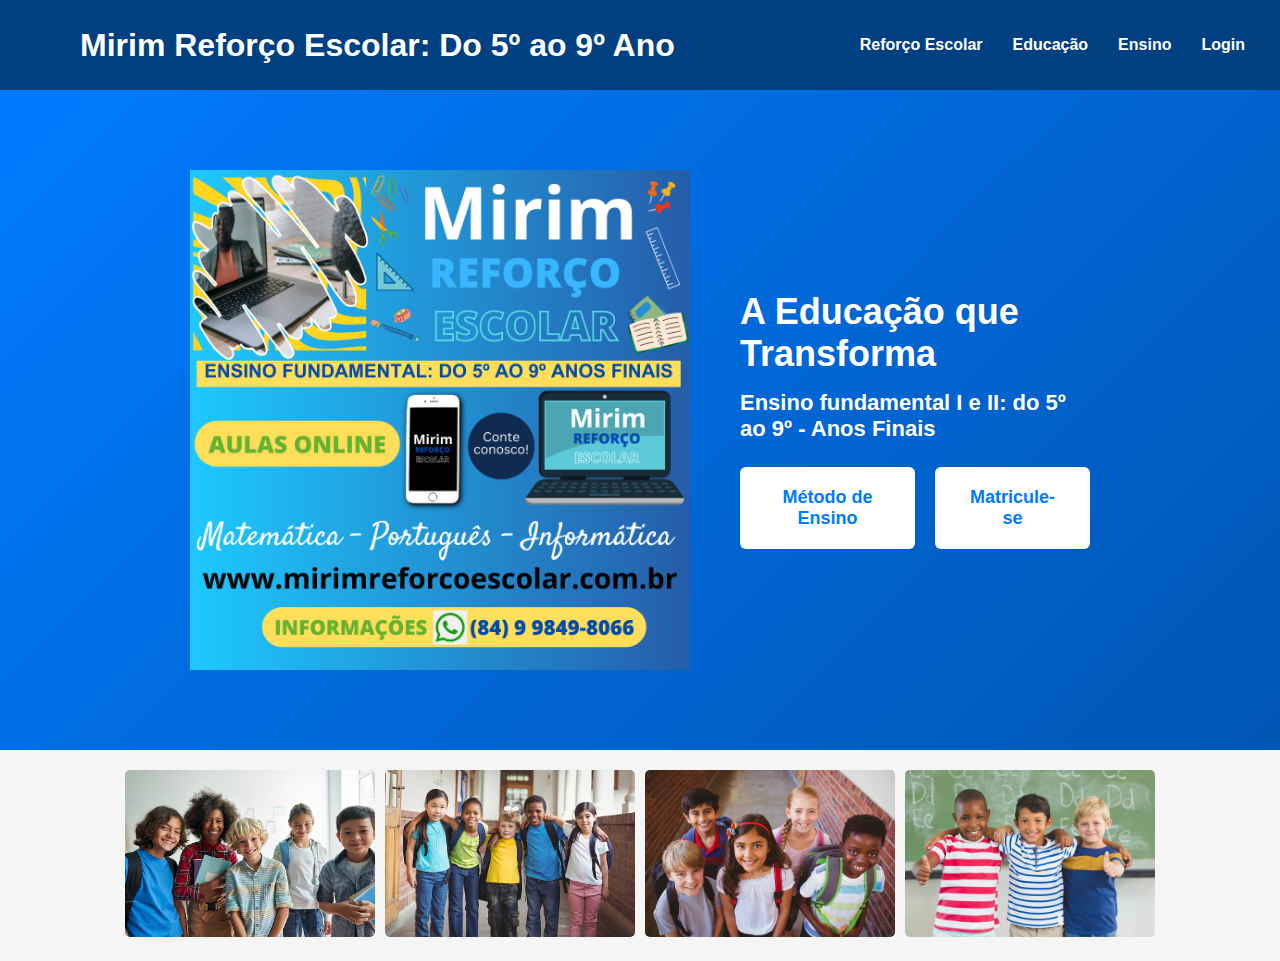
==== index.html @ f6c42fa5 "primeiro atualização" ====
<!DOCTYPE html>
<html lang="pt-BR">
<head>
    <meta charset="UTF-8">
    <meta name="viewport" content="width=device-width, initial-scale=1.0">
    <link rel="stylesheet" href="css/style.css">
    <script src="js/script.js" defer></script>
    <title>Mirim Educação</title>
</head>
<body>
    <!-- Header -->
    <header>
        <div class="logo">
            <div class="logo-img"></div>
            <h1>Mirim Reforço Escolar: Do 5º ao 9º Ano</h1>
        </div>
        <nav>
            <ul>
                <li><a href="#institucional">Reforço Escolar </a></li>
                <li><a href="#educação">Educação </a></li>
                <li><a href="#ensino">Ensino </a></li>
                <li><a href="#login" onclick="showLogin()">Login </a></li>
                <!-- <li><a href="#Cadastro">Cadastro</a></li> -->
            </ul>
        </nav>
    </header>

    <!-- Landing Page -->
    <section id="hero">
        <div class="hero-content">
            <img src="img/logoMirim.png" alt="Logo Mirim" id="logotipo">
            <div class="hero-text">
                <h2>A Educação que Transforma</h2>
                <p>Ensino fundamental I e II: do 5º ao 9º - Anos Finais</p>
                <div class="hero-buttons">
                    <button class="btn-primary">Método de Ensino</button>
                    <button class="btn-primary">Matricule-se</button>
                </div>
            </div>
        </div>
    </section>

    <!-- Login Modal -->
    <div id="loginModal" class="modal">
        <div class="modal-content">
            <span class="close" onclick="closeModal()">&times;</span>
            <h3>Login</h3>
            <form id="loginForm">
                <input type="email" placeholder="E-mail ou CPF" required>
                <input type="password" placeholder="Senha" required>
                <button type="submit">Entrar</button>
            </form>
            <button onclick="showRegister()">Cadastrar-se</button>
        </div>
    </div>

    <!-- Galeria de Imagens -->
    <div class="image-gallery">
        <a href="imagem01.jpeg"><img src="img/imagem01.jpeg" alt="Imagem 1"></a>
        <a href="imagem02.jpeg"><img src="img/imagem02.jpeg" alt="Imagem 2"></a>
        <a href="imagem03.jpeg"><img src="img/imagem03.jpeg" alt="Imagem 3"></a>
        <!-- <a href="imagem04.jpeg"><img src="img/imagem04.jpeg" alt="Imagem 4"></a> -->
        <a href="imagem05.jpeg"><img src="img/imagem05.jpeg" alt="Imagem 5"></a>
    </div>

    <!-- Portal do Responsável -->
    <section id="portal" class="hidden">
        <h2>Portal do Responsável</h2>
        <div class="crud-section">
            <button onclick="openEditModal()">Editar Contato</button>
            <div id="contacts-list"></div>
        </div>
    </section>
</body>
</html>
---- css/style.css ----
/* Reset básico */
* {
    margin: 0;
    padding: 0;
    box-sizing: border-box;
    font-family: Arial, sans-serif;
}

body {
    background-color: #f5f5f5;
    color: #333;
}

/* Header */
header {
    background-color: #004080;
    color: white;
    display: flex;
    justify-content: space-between;
    align-items: center;
    padding: 20px;
}

.logo {
    display: flex;
    align-items: center;
}

.logo-img {
    width: 50px;
    height: 50px;
    background: url('logo-img.png') no-repeat center center;
    background-size: contain;
    border-radius: 50%;
    margin-right: 10px;
}

nav ul {
    list-style: none;
    display: flex;
}

nav ul li {
    margin: 0 15px;
}

nav ul li a {
    color: white;
    text-decoration: none;
    font-weight: bold;
}

/* Hero Section */
#hero {
    padding: 80px 20px;
    background: linear-gradient(135deg, #007bff, #0056b3);
    color: white;
    display: flex;
    justify-content: center;
    align-items: center;
}

/* Ajuste para imagem e texto lado a lado */
.hero-content {
    display: flex;
    align-items: center;
    max-width: 900px;
    gap: 50px;
}

#logotipo {
    width: 500px;
    height: auto;
}

.hero-text {
    max-width: 500px;
}

.hero-text h2 {
    font-size: 36px;
    font-weight: bold;
    margin-bottom: 15px;
}

.hero-text p {
    font-size: 22px;
    font-weight: bold;
    margin-bottom: 25px;
}

.hero-buttons {
    display: flex;
    gap: 20px;
}

/* Responsividade */
@media (max-width: 768px) {
    .hero-content {
        flex-direction: column;
        text-align: center;
    }

    #logotipo {
        width: 120px;
    }
}

/* Botões */
.btn-primary {
    /* padding: 0.5rem 2rem; */
    padding: 20px 35px;
    font-size: 18px;
    border: none;
    border-radius: 6px;
    cursor: pointer;
    background-color: rgb(255, 255, 255);
    color: #007bff;
    font-weight: bold;
    transition: 0.3s;
}

.btn-primary:hover {
    background-color: #e6e6e6;
}

/* Modal */
.modal {
    display: none;
    position: fixed;
    top: 0;
    left: 0;
    width: 100%;
    height: 100%;
    background: rgba(0, 0, 0, 0.5);
    justify-content: center;
    align-items: center;
}

.modal-content {
    background: white;
    padding: 20px;
    border-radius: 10px;
    text-align: center;
    width: 300px;
}

.modal-content input {
    width: 100%;
    margin: 10px 0;
    padding: 8px;
}

.modal-content button {
    width: 100%;
    padding: 10px;
    background: #007bff;
    color: white;
    border: none;
    border-radius: 5px;
    cursor: pointer;
}

.modal-content button:hover {
    background: #0056b3;
}

/* Portal do Responsável */
#portal {
    padding: 20px;
    display: none;
}

.hidden {
    display: none;
}

/* Galeria de Imagens */
.image-gallery {
    display: flex;
    justify-content: center;
    gap: 10px;
    padding: 20px;
}

.image-gallery a img {
    width: 250px;
    height: auto;
    border-radius: 5px;
    transition: transform 0.3s;
}

.image-gallery a img:hover {
    transform: scale(1.1);
}
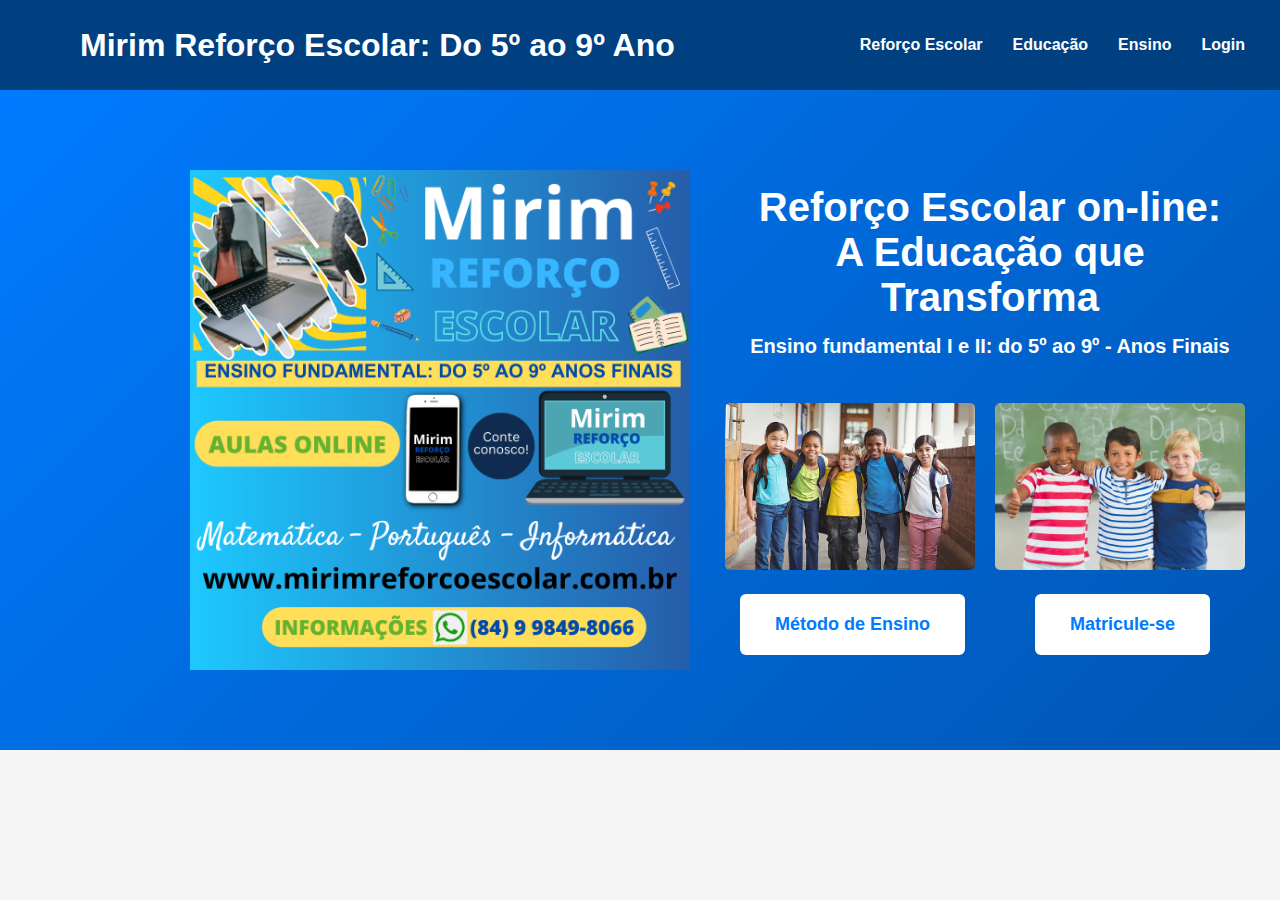
==== commit 8c6cbf61: "2º atualização" ====
--- a/index.html
+++ b/index.html
@@ -23,6 +23,7 @@
                 <!-- <li><a href="#Cadastro">Cadastro</a></li> -->
             </ul>
         </nav>
+     
     </header>
 
     <!-- Landing Page -->
@@ -30,16 +31,28 @@
         <div class="hero-content">
             <img src="img/logoMirim.png" alt="Logo Mirim" id="logotipo">
             <div class="hero-text">
-                <h2>A Educação que Transforma</h2>
+                <h2>Reforço Escolar on-line: A Educação que Transforma</h2>
                 <p>Ensino fundamental I e II: do 5º ao 9º - Anos Finais</p>
+                 <!-- Galeria de Imagens -->
+            <div class="image-gallery">
+            <!-- <div><a href="imagem01.jpeg"><img src="img/imagem01.jpeg" alt="Imagem 1"></a></div><br> -->
+            <div><a href="imagem02.jpeg"><img src="img/imagem02.jpeg" alt="Imagem 2"></a></div><br>
+            <!-- <div><a href="imagem03.jpeg"><img src="img/imagem03.jpeg" alt="Imagem 3"></a></div><br> -->
+            <div><a href="imagem05.jpeg"><img src="img/imagem05.jpeg" alt="Imagem 5"></a></div><br>
+            </div>
                 <div class="hero-buttons">
-                    <button class="btn-primary">Método de Ensino</button>
-                    <button class="btn-primary">Matricule-se</button>
+                    <div><button class="btn-primary">Método de Ensino</button></div>
+                    <div><button class="btn-primary">Matricule-se</button></div>
                 </div>
+                
             </div>
+       
         </div>
     </section>
-
+    <main>
+         
+  
+        </main>
     <!-- Login Modal -->
     <div id="loginModal" class="modal">
         <div class="modal-content">
@@ -54,14 +67,7 @@
         </div>
     </div>
 
-    <!-- Galeria de Imagens -->
-    <div class="image-gallery">
-        <a href="imagem01.jpeg"><img src="img/imagem01.jpeg" alt="Imagem 1"></a>
-        <a href="imagem02.jpeg"><img src="img/imagem02.jpeg" alt="Imagem 2"></a>
-        <a href="imagem03.jpeg"><img src="img/imagem03.jpeg" alt="Imagem 3"></a>
-        <!-- <a href="imagem04.jpeg"><img src="img/imagem04.jpeg" alt="Imagem 4"></a> -->
-        <a href="imagem05.jpeg"><img src="img/imagem05.jpeg" alt="Imagem 5"></a>
-    </div>
+   
 
     <!-- Portal do Responsável -->
     <section id="portal" class="hidden">
--- a/css/style.css
+++ b/css/style.css
@@ -76,23 +76,26 @@
 
 .hero-text {
     max-width: 500px;
+    text-align: center;
+    color: #fff;
 }
 
 .hero-text h2 {
-    font-size: 36px;
+    font-size: 40px;
     font-weight: bold;
     margin-bottom: 15px;
 }
 
 .hero-text p {
-    font-size: 22px;
+    font-size: 20px;
     font-weight: bold;
     margin-bottom: 25px;
 }
 
 .hero-buttons {
     display: flex;
-    gap: 20px;
+    gap: 70px;
+    align-items: center;
 }
 
 /* Responsividade */
@@ -156,7 +159,7 @@
     width: 100%;
     padding: 10px;
     background: #007bff;
-    color: white;
+    color: #fff;
     border: none;
     border-radius: 5px;
     cursor: pointer;
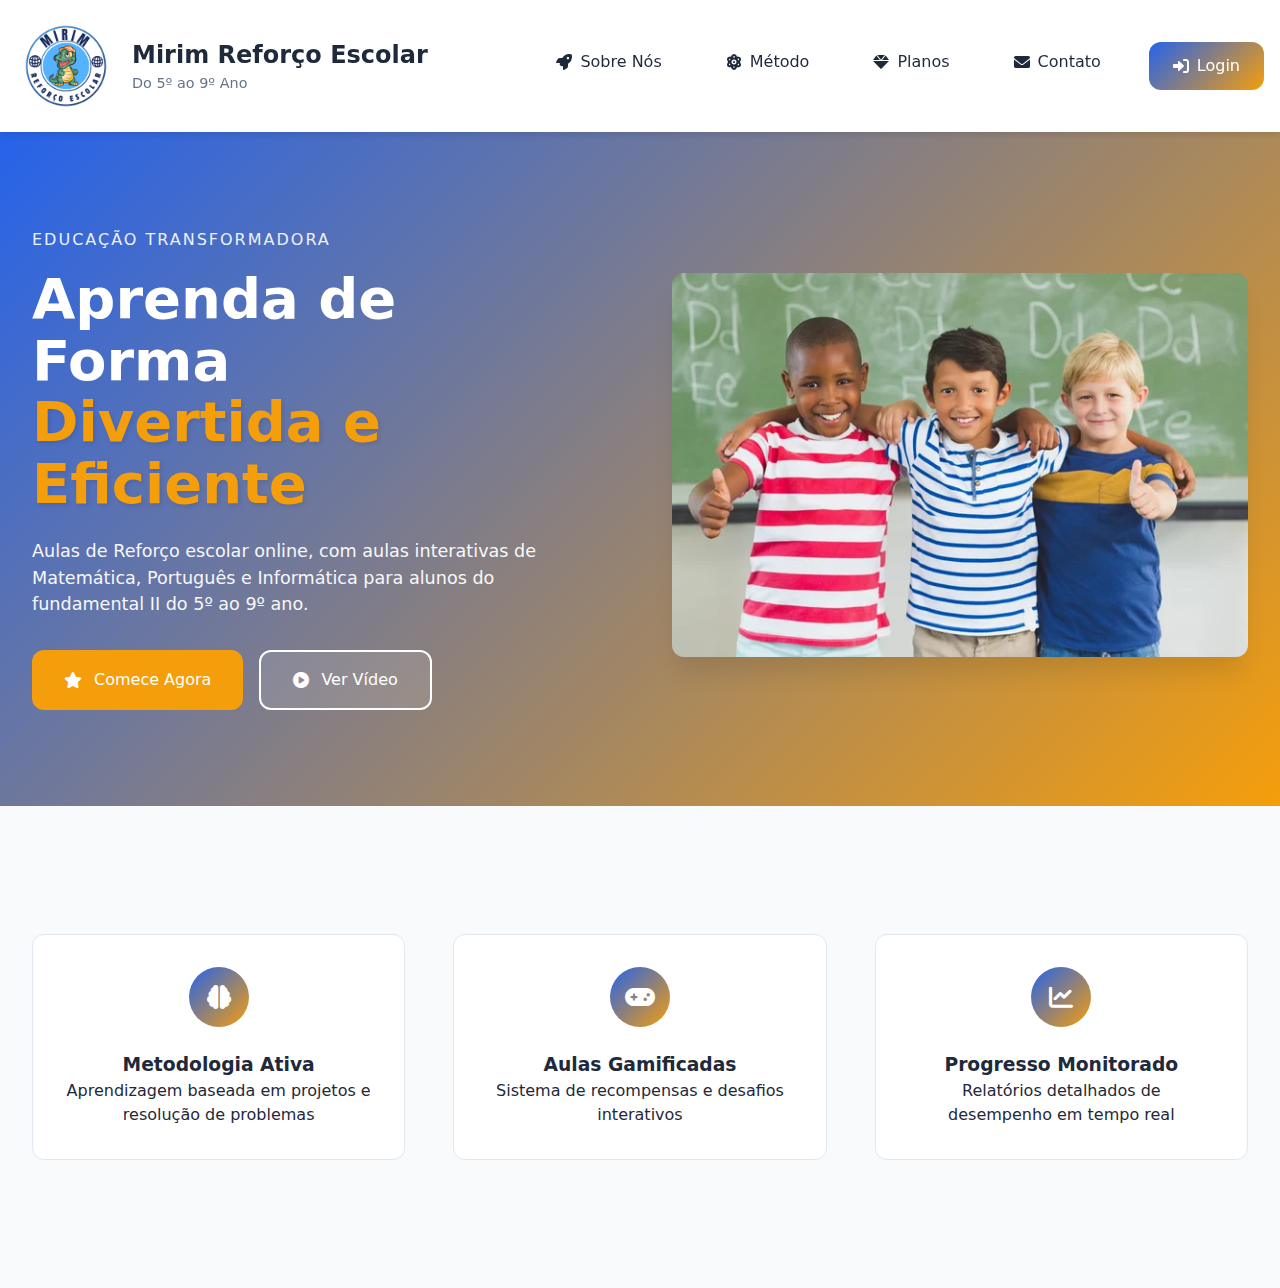
==== commit a09b6b35: "3º atualização" ====
--- a/index.html
+++ b/index.html
@@ -3,79 +3,114 @@
 <head>
     <meta charset="UTF-8">
     <meta name="viewport" content="width=device-width, initial-scale=1.0">
+    <link rel="stylesheet" href="https://cdnjs.cloudflare.com/ajax/libs/font-awesome/6.0.0/css/all.min.css">
     <link rel="stylesheet" href="css/style.css">
-    <script src="js/script.js" defer></script>
     <title>Mirim Educação</title>
 </head>
 <body>
     <!-- Header -->
-    <header>
-        <div class="logo">
-            <div class="logo-img"></div>
-            <h1>Mirim Reforço Escolar: Do 5º ao 9º Ano</h1>
+    <header class="main-header">
+        <div class="header-container">
+            <a href="#" class="brand">
+                <img src="img/logoMirim01.png" alt="Logo Mirim" class="logo">
+                <div class="brand-text">
+                    <h1>Mirim Reforço Escolar</h1>
+                    <p>Do 5º ao 9º Ano</p>
+                </div>
+            </a>
+
+            <nav class="main-nav">
+                <!-- <button class="mobile-menu" aria-label="Abrir menu"><i class="fas fa-bars"></i></button> -->
+                <ul class="nav-list">
+                    <li><a href="#about" class="nav-link"><i class="fas fa-rocket"></i>Sobre Nós</a></li>
+                    <li><a href="#method" class="nav-link"><i class="fas fa-atom"></i>Método</a></li>
+                    <li><a href="#plans" class="nav-link"><i class="fas fa-gem"></i>Planos</a></li>
+                    <li><a href="#contact" class="nav-link"><i class="fas fa-envelope"></i>Contato</a></li>
+                    <li><a href="#login" class="nav-link cta-link" onclick="showLogin()"><i class="fas fa-sign-in-alt"></i>Login</a></li>
+                </ul>
+            </nav>
         </div>
-        <nav>
-            <ul>
-                <li><a href="#institucional">Reforço Escolar </a></li>
-                <li><a href="#educação">Educação </a></li>
-                <li><a href="#ensino">Ensino </a></li>
-                <li><a href="#login" onclick="showLogin()">Login </a></li>
-                <!-- <li><a href="#Cadastro">Cadastro</a></li> -->
-            </ul>
-        </nav>
-     
     </header>
 
-    <!-- Landing Page -->
-    <section id="hero">
-        <div class="hero-content">
-            <img src="img/logoMirim.png" alt="Logo Mirim" id="logotipo">
-            <div class="hero-text">
-                <h2>Reforço Escolar on-line: A Educação que Transforma</h2>
-                <p>Ensino fundamental I e II: do 5º ao 9º - Anos Finais</p>
-                 <!-- Galeria de Imagens -->
-            <div class="image-gallery">
-            <!-- <div><a href="imagem01.jpeg"><img src="img/imagem01.jpeg" alt="Imagem 1"></a></div><br> -->
-            <div><a href="imagem02.jpeg"><img src="img/imagem02.jpeg" alt="Imagem 2"></a></div><br>
-            <!-- <div><a href="imagem03.jpeg"><img src="img/imagem03.jpeg" alt="Imagem 3"></a></div><br> -->
-            <div><a href="imagem05.jpeg"><img src="img/imagem05.jpeg" alt="Imagem 5"></a></div><br>
+    <!-- Hero Section -->
+    <section class="hero">
+        <div class="hero-container">
+            <div class="hero-content">
+                <div class="hero-text">
+                    <span class="hero-subtitle">Educação Transformadora</span>
+                    <h2 class="hero-title">Aprenda de Forma<br><span>Divertida e Eficiente</span></h2>
+                    <p class="hero-description">Aulas de Reforço escolar online, com aulas interativas de Matemática, Português e Informática 
+                        para alunos do fundamental II do 5º ao 9º ano.</p>
+                    <div class="hero-cta">
+                        <a href="#plans" class="cta-button primary"><i class="fas fa-star"></i>Comece Agora</a>
+                        <a href="#method" class="cta-button secondary"><i class="fas fa-play-circle"></i>Ver Vídeo</a>
+                    </div>
+                </div>
+                <div class="hero-media">
+                    <img src="img/imagem05.jpeg" alt="Estudantes aprendendo" class="hero-image">
+                    <div class="hero-highlights">
+                    
+                    </div>
+                </div>
             </div>
-                <div class="hero-buttons">
-                    <div><button class="btn-primary">Método de Ensino</button></div>
-                    <div><button class="btn-primary">Matricule-se</button></div>
-                </div>
-                
-            </div>
-       
         </div>
     </section>
-    <main>
-         
-  
-        </main>
+
+    <!-- Features Grid -->
+    <section class="features">
+        <div class="features-container">
+            <div class="feature-card">
+                <div class="feature-icon"><i class="fas fa-brain"></i></div>
+                <h3>Metodologia Ativa</h3>
+                <p>Aprendizagem baseada em projetos e resolução de problemas</p>
+            </div>
+            <div class="feature-card">
+                <div class="feature-icon"><i class="fas fa-gamepad"></i></div>
+                <h3>Aulas Gamificadas</h3>
+                <p>Sistema de recompensas e desafios interativos</p>
+            </div>
+            <div class="feature-card">
+                <div class="feature-icon"><i class="fas fa-chart-line"></i></div>
+                <h3>Progresso Monitorado</h3>
+                <p>Relatórios detalhados de desempenho em tempo real</p>
+            </div>
+        </div>
+    </section>
+
     <!-- Login Modal -->
-    <div id="loginModal" class="modal">
-        <div class="modal-content">
-            <span class="close" onclick="closeModal()">&times;</span>
-            <h3>Login</h3>
-            <form id="loginForm">
-                <input type="email" placeholder="E-mail ou CPF" required>
-                <input type="password" placeholder="Senha" required>
-                <button type="submit">Entrar</button>
-            </form>
-            <button onclick="showRegister()">Cadastrar-se</button>
+    <div class="modal" id="loginModal">
+        <div class="modal-container">
+            <div class="modal-header">
+                <h3><i class="fas fa-user-lock"></i> Acesso ao Portal</h3>
+                <button class="modal-close" onclick="closeModal()">&times;</button>
+            </div>
+            <div class="modal-body">
+                <form class="auth-form">
+                    <div class="input-group">
+                        <label><i class="fas fa-envelope"></i> E-mail</label>
+                        <input type="email" required>
+                    </div>
+                    <div class="input-group">
+                        <label><i class="fas fa-lock"></i> Senha</label>
+                        <input type="password" required>
+                    </div>
+                    <button type="submit" class="auth-button"><i class="fas fa-sign-in-alt"></i> Entrar</button>
+                    <div class="auth-links">
+                        <a href="#recover">Esqueceu a senha?</a>
+                        <a href="#register">Criar nova conta</a>
+                    </div>
+                </form>
+                <div class="social-auth">
+                    <p>Ou entre com:</p>
+                    <div class="social-buttons">
+                        <button class="social-button google"><i class="fab fa-google"></i></button>
+                        <button class="social-button facebook"><i class="fab fa-facebook"></i></button>
+                    </div>
+                </div>
+            </div>
         </div>
     </div>
 
-   
-
-    <!-- Portal do Responsável -->
-    <section id="portal" class="hidden">
-        <h2>Portal do Responsável</h2>
-        <div class="crud-section">
-            <button onclick="openEditModal()">Editar Contato</button>
-            <div id="contacts-list"></div>
-        </div>
-    </section>
+    <script src="js/script.js"></script>
 </body>
-</html>
+</html>--- a/css/style.css
+++ b/css/style.css
@@ -1,131 +1,260 @@
-
-/* Reset básico */
+/* Variables */
+:root {
+    --primary: #2563eb;
+    --secondary: #f59e0b;
+    --dark: #1e293b;
+    --light: #f8fafc;
+    --success: #10b981;
+    --error: #ef4444;
+    --gradient: linear-gradient(135deg, var(--primary) 0%, var(--secondary) 100%);
+    --shadow: 0 4px 6px -1px rgba(0, 0, 0, 0.1);
+    --radius: 12px;
+    --transition: all 0.3s cubic-bezier(0.4, 0, 0.2, 1);
+}
+
+/* Reset */
 * {
     margin: 0;
     padding: 0;
     box-sizing: border-box;
-    font-family: Arial, sans-serif;
 }
 
 body {
-    background-color: #f5f5f5;
-    color: #333;
+    font-family: 'Inter', system-ui, sans-serif;
+    line-height: 1.5;
+    color: var(--dark);
+    background: var(--light);
 }
 
 /* Header */
-header {
-    background-color: #004080;
-    color: white;
+.main-header {
+    background: white;
+    box-shadow: var(--shadow);
+    position: sticky;
+    top: 0;
+    z-index: 1000;
+}
+
+.header-container {
+    max-width: 1280px;
+    margin: 0 auto;
+    padding: 1rem;
     display: flex;
     justify-content: space-between;
     align-items: center;
-    padding: 20px;
+}
+
+.brand {
+    display: flex;
+    align-items: center;
+    gap: 1rem;
+    text-decoration: none;
 }
 
 .logo {
-    display: flex;
-    align-items: center;
-}
-
-.logo-img {
-    width: 50px;
-    height: 50px;
-    background: url('logo-img.png') no-repeat center center;
-    background-size: contain;
+    width: 100px;
+    height: auto;
+}
+
+.brand-text h1 {
+    font-size: 1.5rem;
+    color: var(--dark);
+}
+
+.brand-text p {
+    font-size: 0.9rem;
+    color: #64748b;
+}
+
+/* Navigation */
+
+/* h1 {
+    font-size: 40px;
+} */
+.main-nav .nav-list {
+    display: flex;
+    gap: 2rem;
+    list-style: none;
+}
+
+.nav-link {
+    text-decoration: none;
+    color: var(--dark);
+    display: flex;
+    align-items: center;
+    gap: 0.5rem;
+    padding: 0.5rem 1rem;
+    border-radius: var(--radius);
+    transition: var(--transition);
+}
+
+.nav-link:hover {
+    background: #f1f5f9;
+    color: var(--primary);
+}
+
+.cta-link {
+    background: var(--gradient);
+    color: white !important;
+    padding: 0.75rem 1.5rem !important;
+}
+
+.cta-link:hover {
+    transform: translateY(-2px);
+    box-shadow: var(--shadow);
+}
+
+/* Hero Section */
+.hero {
+    padding: 4rem 0;
+    background: var(--gradient);
+}
+
+.hero-container {
+    max-width: 1280px;
+    margin: 0 auto;
+    padding: 2rem;
+}
+
+.hero-content {
+    display: grid;
+    grid-template-columns: 1fr 1fr;
+    gap: 4rem;
+    align-items: center;
+}
+
+.hero-text {
+    color: white;
+}
+
+.hero-subtitle {
+    display: block;
+    text-transform: uppercase;
+    letter-spacing: 2px;
+    margin-bottom: 1rem;
+    opacity: 0.9;
+}
+
+.hero-title {
+    font-size: 3.5rem;
+    line-height: 1.1;
+    margin-bottom: 1.5rem;
+}
+
+.hero-title span {
+    color: var(--secondary);
+    text-shadow: 2px 2px 4px rgba(0, 0, 0, 0.1);
+}
+
+.hero-description {
+    font-size: 1.1rem;
+    margin-bottom: 2rem;
+    opacity: 0.95;
+}
+
+.hero-cta {
+    display: flex;
+    gap: 1rem;
+}
+
+.cta-button {
+    padding: 1rem 2rem;
+    border-radius: var(--radius);
+    text-decoration: none;
+    display: inline-flex;
+    align-items: center;
+    gap: 0.75rem;
+    transition: var(--transition);
+}
+
+.cta-button.primary {
+    background: var(--secondary);
+    color: white;
+}
+
+.cta-button.secondary {
+    background: rgba(255, 255, 255, 0.1);
+    border: 2px solid white;
+    color: white;
+}
+
+.cta-button:hover {
+    transform: translateY(-3px);
+    box-shadow: var(--shadow);
+}
+
+.hero-media {
+    position: relative;
+}
+
+.hero-image {
+    width: 100%;
+    border-radius: var(--radius);
+    box-shadow: 0 20px 25px -5px rgba(0, 0, 0, 0.1);
+}
+
+.hero-highlights {
+    position: absolute;
+    bottom: -2rem;
+    left: 50%;
+    transform: translateX(-50%);
+    display: flex;
+    gap: 2rem;
+}
+
+.highlight-item {
+    background: white;
+    padding: 1rem 1.5rem;
+    border-radius: var(--radius);
+    display: flex;
+    align-items: center;
+    gap: 1rem;
+    box-shadow: var(--shadow);
+}
+
+.highlight-item i {
+    font-size: 1.5rem;
+    color: var(--primary);
+}
+
+/* Features Grid */
+.features {
+    padding: 6rem 0;
+}
+
+.features-container {
+    max-width: 1280px;
+    margin: 0 auto;
+    padding: 2rem;
+    display: grid;
+    grid-template-columns: repeat(auto-fit, minmax(300px, 1fr));
+    gap: 3rem;
+}
+
+.feature-card {
+    padding: 2rem;
+    background: white;
+    border-radius: var(--radius);
+    text-align: center;
+    transition: var(--transition);
+    border: 1px solid #e2e8f0;
+}
+
+.feature-card:hover {
+    transform: translateY(-5px);
+    box-shadow: var(--shadow);
+}
+
+.feature-icon {
+    width: 60px;
+    height: 60px;
+    background: var(--gradient);
     border-radius: 50%;
-    margin-right: 10px;
-}
-
-nav ul {
-    list-style: none;
-    display: flex;
-}
-
-nav ul li {
-    margin: 0 15px;
-}
-
-nav ul li a {
-    color: white;
-    text-decoration: none;
-    font-weight: bold;
-}
-
-/* Hero Section */
-#hero {
-    padding: 80px 20px;
-    background: linear-gradient(135deg, #007bff, #0056b3);
-    color: white;
-    display: flex;
-    justify-content: center;
-    align-items: center;
-}
-
-/* Ajuste para imagem e texto lado a lado */
-.hero-content {
-    display: flex;
-    align-items: center;
-    max-width: 900px;
-    gap: 50px;
-}
-
-#logotipo {
-    width: 500px;
-    height: auto;
-}
-
-.hero-text {
-    max-width: 500px;
-    text-align: center;
-    color: #fff;
-}
-
-.hero-text h2 {
-    font-size: 40px;
-    font-weight: bold;
-    margin-bottom: 15px;
-}
-
-.hero-text p {
-    font-size: 20px;
-    font-weight: bold;
-    margin-bottom: 25px;
-}
-
-.hero-buttons {
-    display: flex;
-    gap: 70px;
-    align-items: center;
-}
-
-/* Responsividade */
-@media (max-width: 768px) {
-    .hero-content {
-        flex-direction: column;
-        text-align: center;
-    }
-
-    #logotipo {
-        width: 120px;
-    }
-}
-
-/* Botões */
-.btn-primary {
-    /* padding: 0.5rem 2rem; */
-    padding: 20px 35px;
-    font-size: 18px;
-    border: none;
-    border-radius: 6px;
-    cursor: pointer;
-    background-color: rgb(255, 255, 255);
-    color: #007bff;
-    font-weight: bold;
-    transition: 0.3s;
-}
-
-.btn-primary:hover {
-    background-color: #e6e6e6;
+    display: grid;
+    place-items: center;
+    margin: 0 auto 1.5rem;
+    color: white;
+    font-size: 1.5rem;
 }
 
 /* Modal */
@@ -137,63 +266,109 @@
     width: 100%;
     height: 100%;
     background: rgba(0, 0, 0, 0.5);
-    justify-content: center;
-    align-items: center;
-}
-
-.modal-content {
+    backdrop-filter: blur(5px);
+    z-index: 2000;
+}
+
+.modal-container {
     background: white;
-    padding: 20px;
-    border-radius: 10px;
-    text-align: center;
-    width: 300px;
-}
-
-.modal-content input {
+    max-width: 400px;
+    margin: 2rem auto;
+    border-radius: var(--radius);
+    overflow: hidden;
+    animation: modalSlide 0.3s ease;
+}
+
+@keyframes modalSlide {
+    from { transform: translateY(-100px); opacity: 0; }
+    to { transform: translateY(0); opacity: 1; }
+}
+
+.modal-header {
+    padding: 1.5rem;
+    background: var(--gradient);
+    color: white;
+    display: flex;
+    justify-content: space-between;
+    align-items: center;
+}
+
+.auth-form {
+    padding: 2rem;
+}
+
+.input-group {
+    margin-bottom: 1.5rem;
+}
+
+.input-group label {
+    display: block;
+    margin-bottom: 0.5rem;
+    color: var(--dark);
+}
+
+.input-group input {
     width: 100%;
-    margin: 10px 0;
-    padding: 8px;
-}
-
-.modal-content button {
+    padding: 0.75rem;
+    border: 1px solid #cbd5e1;
+    border-radius: 8px;
+    transition: var(--transition);
+}
+
+.input-group input:focus {
+    border-color: var(--primary);
+    outline: none;
+    box-shadow: 0 0 0 3px rgba(37, 99, 235, 0.1);
+}
+
+.auth-button {
     width: 100%;
-    padding: 10px;
-    background: #007bff;
-    color: #fff;
+    padding: 1rem;
+    background: var(--primary);
+    color: white;
     border: none;
-    border-radius: 5px;
+    border-radius: 8px;
     cursor: pointer;
-}
-
-.modal-content button:hover {
-    background: #0056b3;
-}
-
-/* Portal do Responsável */
-#portal {
-    padding: 20px;
-    display: none;
-}
-
-.hidden {
-    display: none;
-}
-
-/* Galeria de Imagens */
-.image-gallery {
-    display: flex;
-    justify-content: center;
-    gap: 10px;
-    padding: 20px;
-}
-
-.image-gallery a img {
-    width: 250px;
-    height: auto;
-    border-radius: 5px;
-    transition: transform 0.3s;
-}
-
-.image-gallery a img:hover {
-    transform: scale(1.1);
-}
+    transition: var(--transition);
+}
+
+.auth-button:hover {
+    background: #1d4ed8;
+}
+
+/* Responsivo */
+@media (max-width: 768px) {
+    .hero-content {
+        grid-template-columns: 1fr;
+        text-align: center;
+        gap: 3rem;
+    }
+
+    .hero-cta {
+        flex-direction: column;
+    }
+
+    .hero-title {
+        font-size: 2.5rem;
+    }
+
+    .main-nav .nav-list {
+        display: none;
+        position: absolute;
+        top: 100%;
+        left: 0;
+        right: 0;
+        background: white;
+        flex-direction: column;
+        padding: 1rem;
+        box-shadow: var(--shadow);
+    }
+
+    .mobile-menu {
+        display: block;
+    }
+
+    .features-container {
+        grid-template-columns: 1fr;
+    }
+}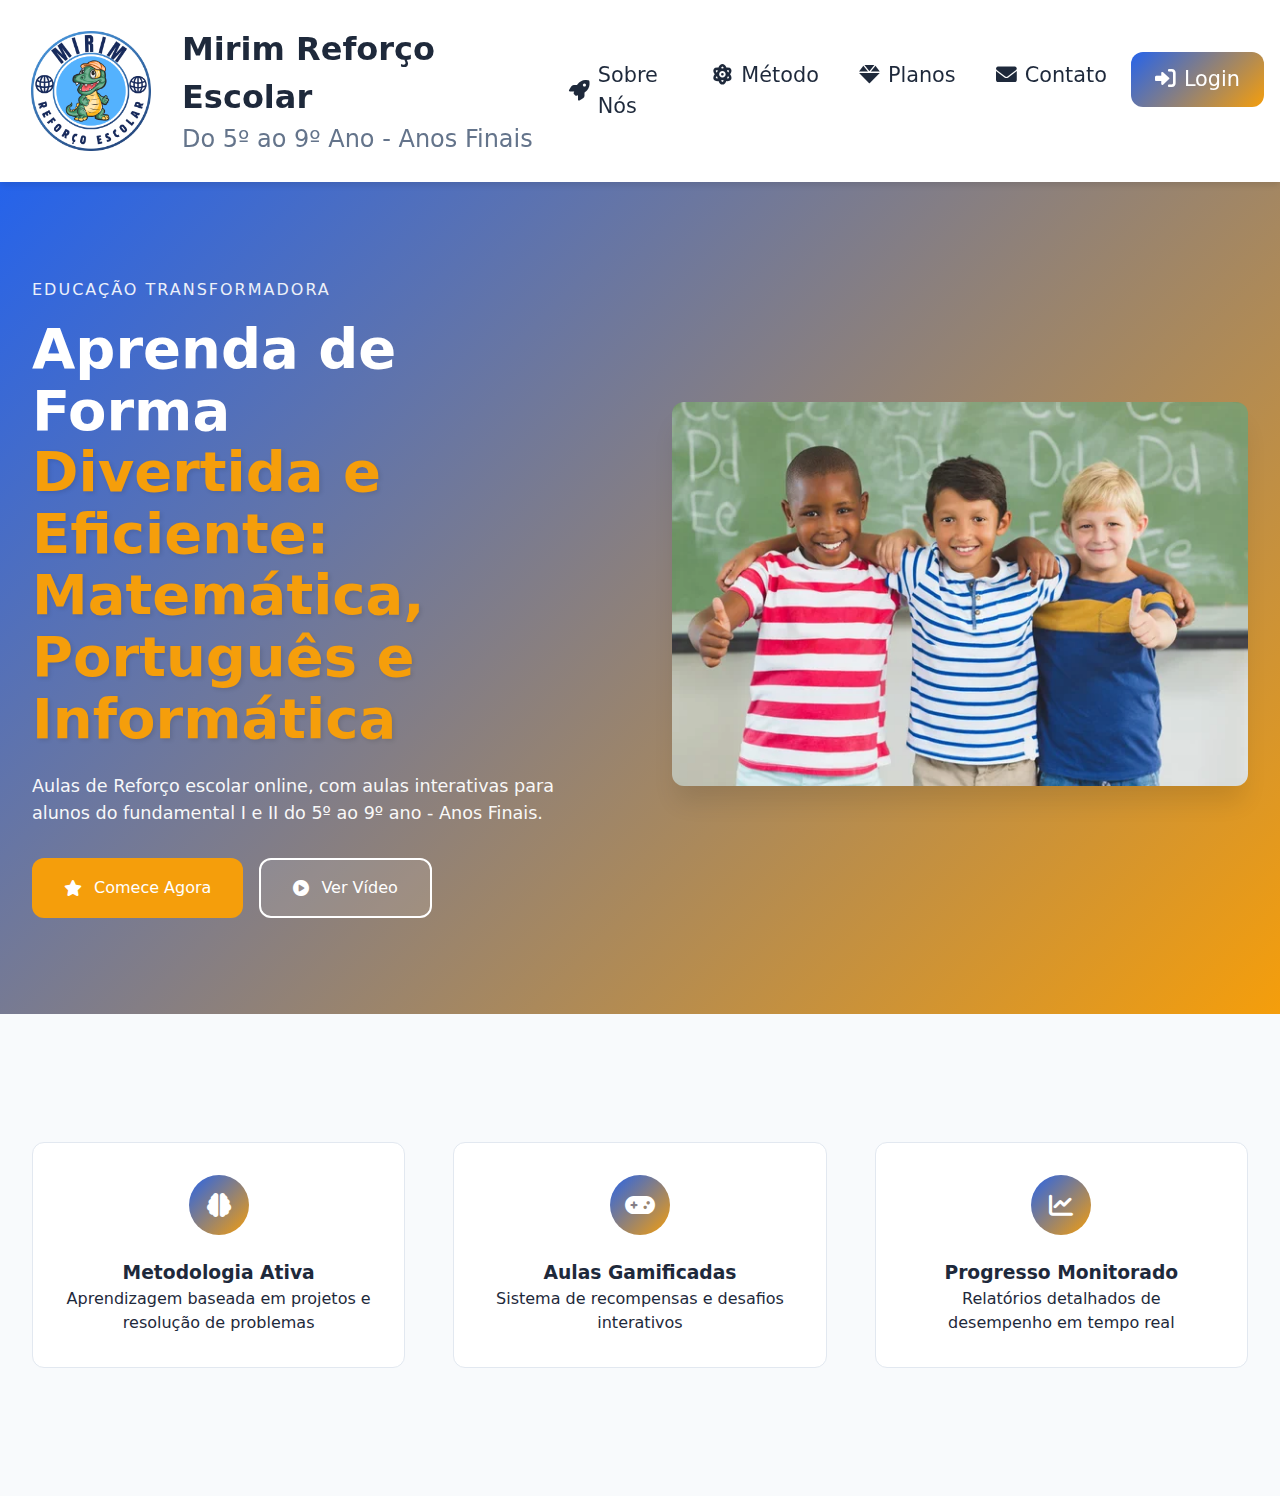
==== commit fef3bf0a: "AtualizarLogin CSS" ====
--- a/index.html
+++ b/index.html
@@ -15,7 +15,7 @@
                 <img src="img/logoMirim01.png" alt="Logo Mirim" class="logo">
                 <div class="brand-text">
                     <h1>Mirim Reforço Escolar</h1>
-                    <p>Do 5º ao 9º Ano</p>
+                    <p>Do 5º ao 9º Ano - Anos Finais</p>
                 </div>
             </a>
 
@@ -26,7 +26,7 @@
                     <li><a href="#method" class="nav-link"><i class="fas fa-atom"></i>Método</a></li>
                     <li><a href="#plans" class="nav-link"><i class="fas fa-gem"></i>Planos</a></li>
                     <li><a href="#contact" class="nav-link"><i class="fas fa-envelope"></i>Contato</a></li>
-                    <li><a href="#login" class="nav-link cta-link" onclick="showLogin()"><i class="fas fa-sign-in-alt"></i>Login</a></li>
+                    <li><a href="indexLogin.html" class="nav-link cta-link" onclick="showLogin()"><i class="fas fa-sign-in-alt"></i>Login</a></li>
                 </ul>
             </nav>
         </div>
@@ -38,9 +38,9 @@
             <div class="hero-content">
                 <div class="hero-text">
                     <span class="hero-subtitle">Educação Transformadora</span>
-                    <h2 class="hero-title">Aprenda de Forma<br><span>Divertida e Eficiente</span></h2>
-                    <p class="hero-description">Aulas de Reforço escolar online, com aulas interativas de Matemática, Português e Informática 
-                        para alunos do fundamental II do 5º ao 9º ano.</p>
+                    <h2 class="hero-title">Aprenda de Forma<br><span>Divertida e Eficiente: Matemática, Português e Informática</span></h2>
+                    <p class="hero-description">Aulas de Reforço escolar online, com aulas interativas
+                        para alunos do fundamental I e II do 5º ao 9º ano - Anos Finais.</p>
                     <div class="hero-cta">
                         <a href="#plans" class="cta-button primary"><i class="fas fa-star"></i>Comece Agora</a>
                         <a href="#method" class="cta-button secondary"><i class="fas fa-play-circle"></i>Ver Vídeo</a>
--- a/css/style.css
+++ b/css/style.css
@@ -52,17 +52,17 @@
 }
 
 .logo {
-    width: 100px;
+    width: 150px;
     height: auto;
 }
 
 .brand-text h1 {
+    font-size: 2rem;
+    color: var(--dark);
+}
+
+.brand-text p {
     font-size: 1.5rem;
-    color: var(--dark);
-}
-
-.brand-text p {
-    font-size: 0.9rem;
     color: #64748b;
 }
 
@@ -73,8 +73,9 @@
 } */
 .main-nav .nav-list {
     display: flex;
-    gap: 2rem;
+    gap: 0.5rem;
     list-style: none;
+    font-size: 1.3rem;
 }
 
 .nav-link {
